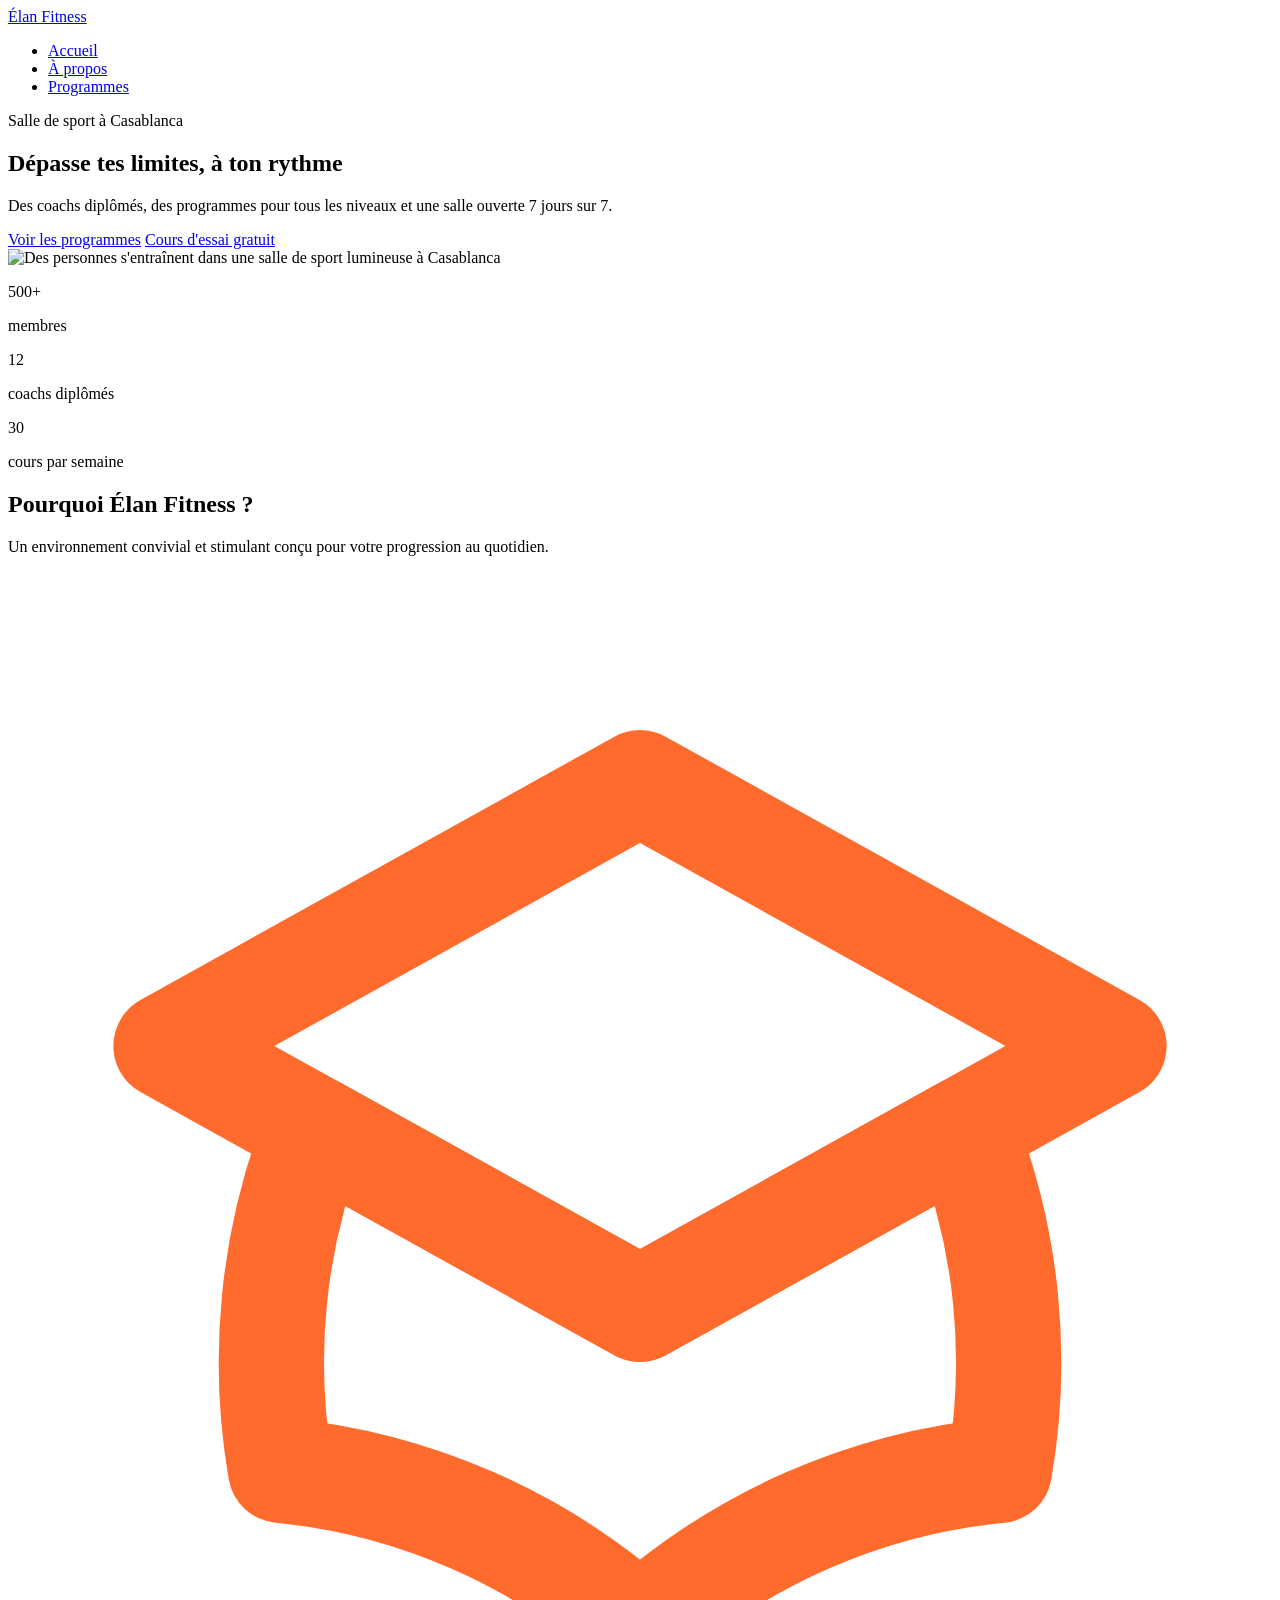
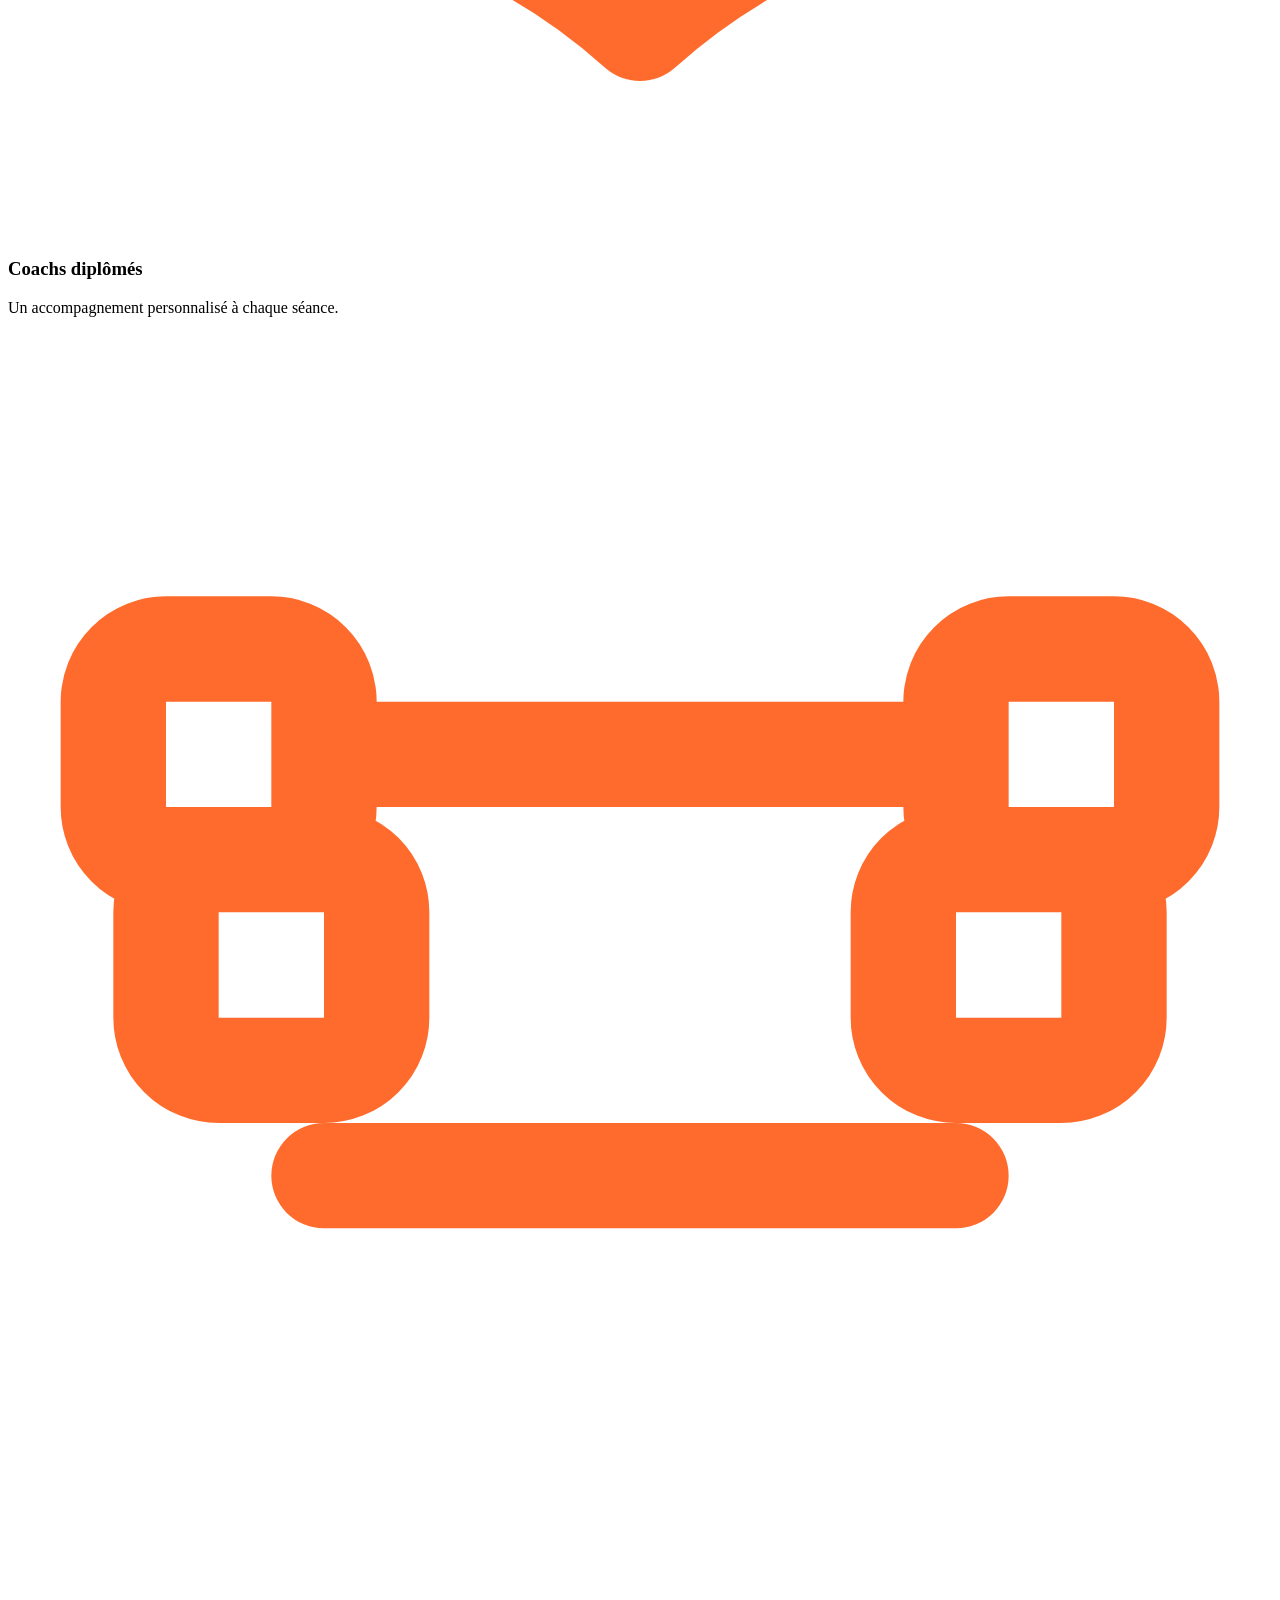
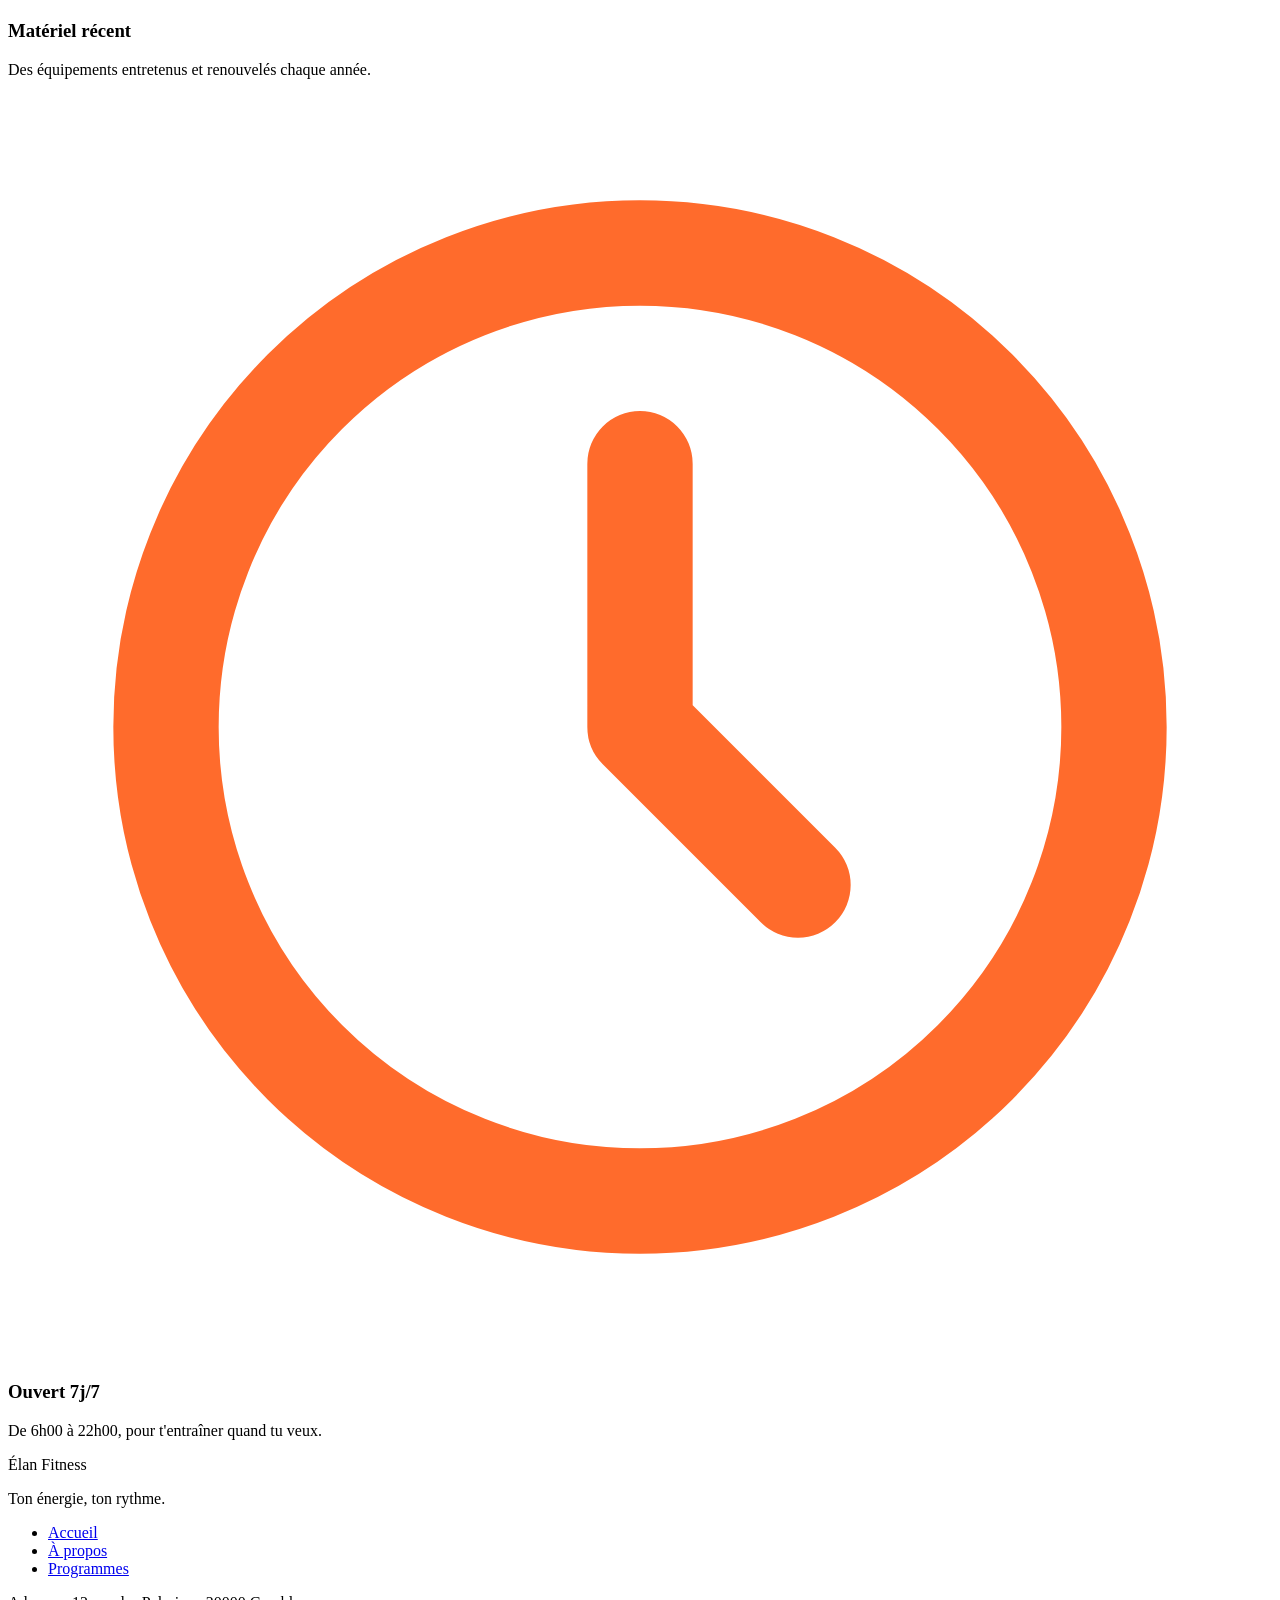
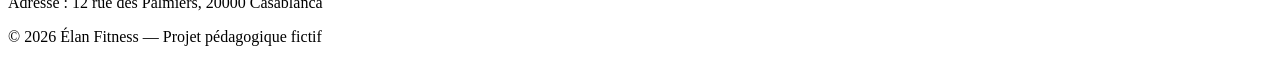
==== index.html @ d0d8bd2d "ajouter la page d'accueil qui a le nom de index.html" ====
<!DOCTYPE html>
<html lang="fr">
<head>
  <meta charset="UTF-8">
  <meta name="viewport" content="width=device-width, initial-scale=1">
  <meta name="description" content="Élan Fitness, salle de sport à Casablanca : musculation, yoga, cardio et boxe fitness avec des coachs diplômés. Réservez votre cours d'essai gratuit.">
  <title>Élan Fitness | Salle de sport à Casablanca</title>

  <link rel="preconnect" href="https://fonts.googleapis.com">
  <link rel="preconnect" href="https://fonts.gstatic.com" crossorigin>
  <link href="https://fonts.googleapis.com/css2?family=Inter:wght@400;500;600&family=Poppins:wght@600;700;800&display=swap" rel="stylesheet">

  <link rel="stylesheet" href="style.css">
</head>


<body>
    
    <header class="en-tete">
        <div class="conteneur en-tete-contenu">
        <a href="./index.html" class="logo">Élan Fitness</a>

        <nav aria-label="Navigation principale">
            <ul class="menu">
            <li><a href="./index.html" class="lien-actif" >Accueil</a></li>
            <li><a href="./apropos.html" >À propos</a></li>
            <li><a href="./programmes.html">Programmes</a></li>
            </ul>
        </nav>
        </div>
    </header>

    <main>
        <section id="accueil" class="hero">
        <div class="conteneur">

            <div class="hero-contenu">
                <div class="hero-texte">
                    <p class="sur-titre">Salle de sport à Casablanca</p>
                    <h1>Dépasse tes limites, à ton rythme</h1>
                    <p class="hero-description">
                    Des coachs diplômés, des programmes pour tous les niveaux et une salle ouverte 7 jours sur 7.
                    </p>
                    <div class="boutons">
                    <a href="./programmes.html" class="bouton bouton-principal">Voir les programmes</a>
                    <a href="#contact" class="bouton bouton-secondaire">Cours d'essai gratuit</a>
                    </div>
                </div>

                <img class="hero-image" src="img/hero.jpg" alt="Des personnes s'entraînent dans une salle de sport lumineuse à Casablanca">
            </div>

            <div class="chiffres">
            <div class="chiffre">
                <p class="chiffre-nombre">500+</p>
                <p>membres</p>
            </div>
            <div class="chiffre">
                <p class="chiffre-nombre">12</p>
                <p>coachs diplômés</p>
            </div>
            <div class="chiffre">
                <p class="chiffre-nombre">30</p>
                <p>cours par semaine</p>
            </div>
            </div>

        </div>
        </section>

        <section class="section section-blanche">
            <div class="conteneur">

            <div class="section-titre">
            <h2>Pourquoi Élan Fitness ?</h2>
            <p>Un environnement convivial et stimulant conçu pour votre progression au quotidien.</p>
            </div>

            <div class="cartes">
            <article class="carte carte-avantage">
                <div class="icone"><img src="img/icone-coach.svg" alt=""></div>
                <h3>Coachs diplômés</h3>
                <p>Un accompagnement personnalisé à chaque séance.</p>
            </article>

            <article class="carte carte-avantage">
                <div class="icone"><img src="img/icone-materiel.svg" alt=""></div>
                <h3>Matériel récent</h3>
                <p>Des équipements entretenus et renouvelés chaque année.</p>
            </article>

            <article class="carte carte-avantage">
                <div class="icone"><img src="img/icone-horloge.svg" alt=""></div>
                <h3>Ouvert 7j/7</h3>
                <p>De 6h00 à 22h00, pour t'entraîner quand tu veux.</p>
            </article>
            </div>

            </div>
        </section>
    </main>

    <footer class="pied-de-page">
        <div class="conteneur">

        <div class="pied-haut">
            <div>
            <p class="logo logo-clair">Élan Fitness</p>
            <p class="slogan">Ton énergie, ton rythme.</p>
            </div>

            <nav aria-label="Navigation du pied de page">
            <ul class="menu menu-pied">
                <li><a href="./index.html">Accueil</a></li>
                <li><a href="./apropos.html">À propos</a></li>
                <li><a href="./programmes.html">Programmes</a></li>
            </ul>
            </nav>
        </div>

        <div class="pied-bas">
            <p>Adresse : 12 rue des Palmiers, 20000 Casablanca</p>
            <p>&copy; 2026 Élan Fitness — Projet pédagogique fictif</p>
        </div>

        </div>
    </footer>

</body>
</html>
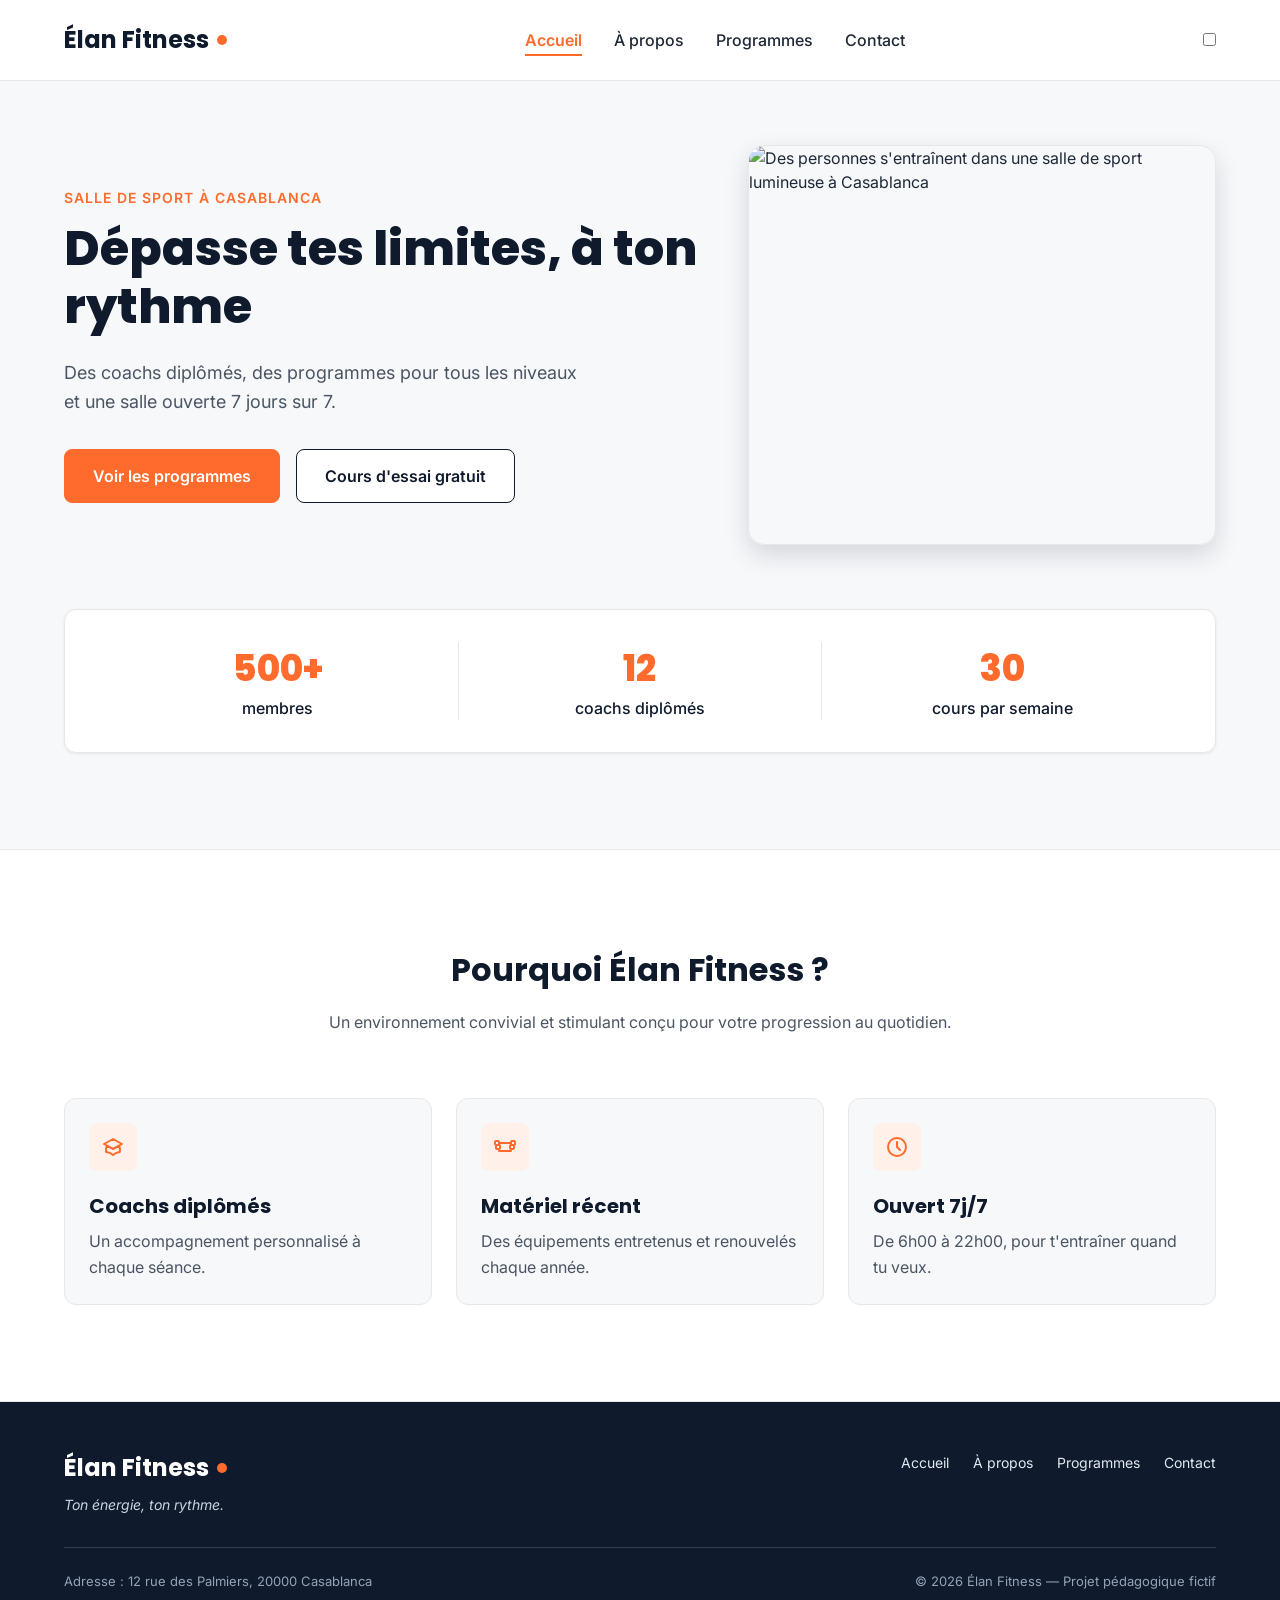
==== commit eb8dfc97: "ajouter les derniere modification" ====
--- a/index.html
+++ b/index.html
@@ -1,100 +1,118 @@
 <!DOCTYPE html>
 <html lang="fr">
+
 <head>
-  <meta charset="UTF-8">
-  <meta name="viewport" content="width=device-width, initial-scale=1">
-  <meta name="description" content="Élan Fitness, salle de sport à Casablanca : musculation, yoga, cardio et boxe fitness avec des coachs diplômés. Réservez votre cours d'essai gratuit.">
-  <title>Élan Fitness | Salle de sport à Casablanca</title>
+    <meta charset="UTF-8">
+    <meta name="viewport" content="width=device-width, initial-scale=1">
+    <meta name="description"
+        content="Élan Fitness, salle de sport à Casablanca : musculation, yoga, cardio et boxe fitness avec des coachs diplômés. Réservez votre cours d'essai gratuit.">
+    <title>Élan Fitness | Salle de sport à Casablanca</title>
 
-  <link rel="preconnect" href="https://fonts.googleapis.com">
-  <link rel="preconnect" href="https://fonts.gstatic.com" crossorigin>
-  <link href="https://fonts.googleapis.com/css2?family=Inter:wght@400;500;600&family=Poppins:wght@600;700;800&display=swap" rel="stylesheet">
+    <link rel="preconnect" href="https://fonts.googleapis.com">
+    <link rel="preconnect" href="https://fonts.gstatic.com" crossorigin>
+    <link
+        href="https://fonts.googleapis.com/css2?family=Inter:wght@400;500;600&family=Poppins:wght@600;700;800&display=swap"
+        rel="stylesheet">
+    <link rel="stylesheet" href="https://cdnjs.cloudflare.com/ajax/libs/font-awesome/6.7.2/css/all.min.css" />
 
-  <link rel="stylesheet" href="style.css">
+    <link rel="stylesheet" href="style.css">
 </head>
 
 
 <body>
-    
+
     <header class="en-tete">
         <div class="conteneur en-tete-contenu">
-        <a href="./index.html" class="logo">Élan Fitness</a>
+            <a href="./index.html" class="logo">Élan Fitness</a>
 
-        <nav aria-label="Navigation principale">
-            <ul class="menu">
-            <li><a href="./index.html" class="lien-actif" >Accueil</a></li>
-            <li><a href="./apropos.html" >À propos</a></li>
-            <li><a href="./programmes.html">Programmes</a></li>
-            </ul>
-        </nav>
+            <nav aria-label="Navigation principale">
+                <ul class="menu">
+                    <li><a href="./index.html" class="lien-actif">Accueil</a></li>
+                    <li><a href="./apropos.html">À propos</a></li>
+                    <li><a href="./programmes.html">Programmes</a></li>
+                    <li><a href="./contact.html">Contact</a></li>
+                </ul>
+            </nav>
+            <nav class="header-nav">
+                <input type="checkbox" id="menu-toggle">
+                <label for="menu-toggle" class="btn-phone">☰</label>
+                <ul class="menu-phone">
+                    <li><a href="./index.html">Accueil</a></li>
+                    <li><a href="./apropos.html">À propos</a></li>
+                    <li><a href="./programmes.html">Programmes</a></li>
+                    <li><a href="./contact.html">Contact</a></li>
+                </ul>
+            </nav>
         </div>
     </header>
 
     <main>
         <section id="accueil" class="hero">
-        <div class="conteneur">
+            <div class="conteneur">
 
-            <div class="hero-contenu">
-                <div class="hero-texte">
-                    <p class="sur-titre">Salle de sport à Casablanca</p>
-                    <h1>Dépasse tes limites, à ton rythme</h1>
-                    <p class="hero-description">
-                    Des coachs diplômés, des programmes pour tous les niveaux et une salle ouverte 7 jours sur 7.
-                    </p>
-                    <div class="boutons">
-                    <a href="./programmes.html" class="bouton bouton-principal">Voir les programmes</a>
-                    <a href="#contact" class="bouton bouton-secondaire">Cours d'essai gratuit</a>
+                <div class="hero-contenu">
+                    <div class="hero-texte">
+                        <p class="sur-titre">Salle de sport à Casablanca</p>
+                        <h1>Dépasse tes limites, à ton rythme</h1>
+                        <p class="hero-description">
+                            Des coachs diplômés, des programmes pour tous les niveaux et une salle ouverte 7 jours sur
+                            7.
+                        </p>
+                        <div class="boutons">
+                            <a href="./programmes.html" class="bouton bouton-principal">Voir les programmes</a>
+                            <a href="./contact.html" class="bouton bouton-secondaire">Cours d'essai gratuit</a>
+                        </div>
+                    </div>
+
+                    <img class="hero-image" src="img/hero.jpg"
+                        alt="Des personnes s'entraînent dans une salle de sport lumineuse à Casablanca">
+                </div>
+
+                <div class="chiffres">
+                    <div class="chiffre">
+                        <p class="chiffre-nombre">500+</p>
+                        <p>membres</p>
+                    </div>
+                    <div class="chiffre">
+                        <p class="chiffre-nombre">12</p>
+                        <p>coachs diplômés</p>
+                    </div>
+                    <div class="chiffre">
+                        <p class="chiffre-nombre">30</p>
+                        <p>cours par semaine</p>
                     </div>
                 </div>
 
-                <img class="hero-image" src="img/hero.jpg" alt="Des personnes s'entraînent dans une salle de sport lumineuse à Casablanca">
             </div>
-
-            <div class="chiffres">
-            <div class="chiffre">
-                <p class="chiffre-nombre">500+</p>
-                <p>membres</p>
-            </div>
-            <div class="chiffre">
-                <p class="chiffre-nombre">12</p>
-                <p>coachs diplômés</p>
-            </div>
-            <div class="chiffre">
-                <p class="chiffre-nombre">30</p>
-                <p>cours par semaine</p>
-            </div>
-            </div>
-
-        </div>
         </section>
 
         <section class="section section-blanche">
             <div class="conteneur">
 
-            <div class="section-titre">
-            <h2>Pourquoi Élan Fitness ?</h2>
-            <p>Un environnement convivial et stimulant conçu pour votre progression au quotidien.</p>
-            </div>
+                <div class="section-titre">
+                    <h2>Pourquoi Élan Fitness ?</h2>
+                    <p>Un environnement convivial et stimulant conçu pour votre progression au quotidien.</p>
+                </div>
 
-            <div class="cartes">
-            <article class="carte carte-avantage">
-                <div class="icone"><img src="img/icone-coach.svg" alt=""></div>
-                <h3>Coachs diplômés</h3>
-                <p>Un accompagnement personnalisé à chaque séance.</p>
-            </article>
+                <div class="cartes">
+                    <article class="carte carte-avantage">
+                        <div class="icone"><img src="img/icone-coach.svg" alt=""></div>
+                        <h3>Coachs diplômés</h3>
+                        <p>Un accompagnement personnalisé à chaque séance.</p>
+                    </article>
 
-            <article class="carte carte-avantage">
-                <div class="icone"><img src="img/icone-materiel.svg" alt=""></div>
-                <h3>Matériel récent</h3>
-                <p>Des équipements entretenus et renouvelés chaque année.</p>
-            </article>
+                    <article class="carte carte-avantage">
+                        <div class="icone"><img src="img/icone-materiel.svg" alt=""></div>
+                        <h3>Matériel récent</h3>
+                        <p>Des équipements entretenus et renouvelés chaque année.</p>
+                    </article>
 
-            <article class="carte carte-avantage">
-                <div class="icone"><img src="img/icone-horloge.svg" alt=""></div>
-                <h3>Ouvert 7j/7</h3>
-                <p>De 6h00 à 22h00, pour t'entraîner quand tu veux.</p>
-            </article>
-            </div>
+                    <article class="carte carte-avantage">
+                        <div class="icone"><img src="img/icone-horloge.svg" alt=""></div>
+                        <h3>Ouvert 7j/7</h3>
+                        <p>De 6h00 à 22h00, pour t'entraîner quand tu veux.</p>
+                    </article>
+                </div>
 
             </div>
         </section>
@@ -103,28 +121,30 @@
     <footer class="pied-de-page">
         <div class="conteneur">
 
-        <div class="pied-haut">
-            <div>
-            <p class="logo logo-clair">Élan Fitness</p>
-            <p class="slogan">Ton énergie, ton rythme.</p>
+            <div class="pied-haut">
+                <div>
+                    <p class="logo logo-clair">Élan Fitness</p>
+                    <p class="slogan">Ton énergie, ton rythme.</p>
+                </div>
+
+                <nav aria-label="Navigation du pied de page">
+                    <ul class="menu menu-pied">
+                        <li><a href="./index.html">Accueil</a></li>
+                        <li><a href="./apropos.html">À propos</a></li>
+                        <li><a href="./programmes.html">Programmes</a></li>
+                        <li><a href="./contact.html">Contact</a></li>
+                    </ul>
+                </nav>
             </div>
 
-            <nav aria-label="Navigation du pied de page">
-            <ul class="menu menu-pied">
-                <li><a href="./index.html">Accueil</a></li>
-                <li><a href="./apropos.html">À propos</a></li>
-                <li><a href="./programmes.html">Programmes</a></li>
-            </ul>
-            </nav>
-        </div>
-
-        <div class="pied-bas">
-            <p>Adresse : 12 rue des Palmiers, 20000 Casablanca</p>
-            <p>&copy; 2026 Élan Fitness — Projet pédagogique fictif</p>
-        </div>
+            <div class="pied-bas">
+                <p>Adresse : 12 rue des Palmiers, 20000 Casablanca</p>
+                <p>&copy; 2026 Élan Fitness — Projet pédagogique fictif</p>
+            </div>
 
         </div>
     </footer>
 
 </body>
+
 </html>
--- a/style.css
+++ b/style.css
@@ -0,0 +1,933 @@
+* {
+  box-sizing: border-box;
+  margin: 0;
+  padding: 0;
+}
+
+html {
+  scroll-behavior: smooth;
+}
+
+body {
+  font-family: 'Inter', Arial, sans-serif;
+  font-size: 16px;
+  line-height: 1.5;
+  color: #1F2937;
+  background-color: #F7F8FA;
+}
+
+h1,
+h2,
+h3,
+h4 {
+  font-family: 'Poppins', Arial, sans-serif;
+  color: #0F1B2D;
+}
+
+a {
+  color: inherit;
+  text-decoration: none;
+}
+
+ul {
+  list-style: none;
+}
+
+img {
+  display: block;
+  max-width: 100%;
+}
+
+a:focus-visible,
+button:focus-visible {
+  outline: 3px solid #FF6B2C;
+  outline-offset: 2px;
+}
+
+.conteneur {
+  width: 100%;
+  max-width: 1200px;
+  margin: 0 auto;
+  padding: 0 24px;
+}
+
+.section {
+  padding: 96px 0;
+}
+
+.section-blanche {
+  background-color: #FFFFFF;
+  border-top: 1px solid #E5E7EB;
+  border-bottom: 1px solid #E5E7EB;
+}
+
+.section-titre {
+  max-width: 640px;
+  margin: 0 auto 64px;
+  text-align: center;
+}
+
+.section-titre h2 {
+  font-size: 32px;
+  margin-bottom: 16px;
+}
+
+.section-titre h3 {
+  font-size: 26px;
+  margin-bottom: 12px;
+}
+
+.section-titre p {
+  color: #4B5563;
+}
+
+.sur-titre {
+  font-size: 14px;
+  font-weight: 600;
+  color: #FF6B2C;
+  text-transform: uppercase;
+  letter-spacing: 1px;
+  margin-bottom: 12px;
+}
+
+.bouton {
+  display: inline-block;
+  padding: 14px 28px;
+  border-radius: 8px;
+  font-size: 16px;
+  font-weight: 600;
+  text-align: center;
+  cursor: pointer;
+}
+
+.bouton-principal {
+  background-color: #FF6B2C;
+  border: 1px solid #FF6B2C;
+  color: #FFFFFF;
+}
+
+.bouton-principal:hover {
+  background-color: #F05817;
+}
+
+.bouton-secondaire {
+  background-color: #FFFFFF;
+  border: 1px solid #0F1B2D;
+  color: #0F1B2D;
+}
+
+.bouton-secondaire:hover {
+  background-color: #F3F4F6;
+}
+
+.cartes {
+  display: flex;
+  gap: 24px;
+}
+
+.carte {
+  flex: 1;
+  background-color: #FFFFFF;
+  border: 1px solid #E5E7EB;
+  border-radius: 12px;
+  box-shadow: 0 1px 3px rgba(15, 27, 45, 0.08);
+}
+
+.icone {
+  width: 48px;
+  height: 48px;
+  background-color: #FFF0EA;
+  border-radius: 8px;
+  display: flex;
+  align-items: center;
+  justify-content: center;
+}
+
+.icone img {
+  width: 24px;
+  height: 24px;
+}
+
+.icone-petite {
+  width: 32px;
+  height: 32px;
+  border-radius: 50%;
+}
+
+.icone-petite img {
+  width: 16px;
+  height: 16px;
+}
+
+.en-tete {
+  position: sticky;
+  top: 0;
+  z-index: 10;
+  background-color: #FFFFFF;
+  border-bottom: 1px solid #E5E7EB;
+}
+
+.en-tete-contenu {
+  height: 80px;
+  display: flex;
+  align-items: center;
+  justify-content: space-between;
+}
+
+.logo {
+  display: flex;
+  align-items: center;
+  font-family: 'Poppins', Arial, sans-serif;
+  font-size: 24px;
+  font-weight: 700;
+  color: #0F1B2D;
+}
+
+.logo::after {
+  content: "";
+  width: 10px;
+  height: 10px;
+  margin-left: 8px;
+  background-color: #FF6B2C;
+  border-radius: 50%;
+}
+
+.menu {
+  display: flex;
+  gap: 32px;
+}
+
+.menu a {
+  font-weight: 500;
+  padding-bottom: 4px;
+  border-bottom: 2px solid transparent;
+}
+
+.menu a:hover {
+  color: #FF6B2C;
+}
+
+.menu .lien-actif {
+  color: #FF6B2C;
+  font-weight: 600;
+  border-bottom-color: #FF6B2C;
+}
+
+.hero {
+  padding: 64px 0 96px;
+}
+
+.hero-contenu {
+  display: flex;
+  align-items: center;
+  gap: 32px;
+}
+
+.hero-texte {
+  flex: 7;
+}
+
+.hero-texte h1 {
+  font-size: 48px;
+  font-weight: 800;
+  line-height: 1.2;
+  margin-bottom: 24px;
+}
+
+.hero-description {
+  max-width: 520px;
+  font-size: 18px;
+  line-height: 1.6;
+  color: #4B5563;
+  margin-bottom: 32px;
+}
+
+.boutons {
+  display: flex;
+  flex-wrap: wrap;
+  gap: 16px;
+}
+
+.hero-image {
+  flex: 5;
+  min-width: 0;
+  height: 400px;
+  object-fit: cover;
+  border-radius: 16px;
+  border: 1px solid #E5E7EB;
+  box-shadow: 0 10px 25px rgba(15, 27, 45, 0.15);
+}
+
+.chiffres {
+  display: flex;
+  margin-top: 64px;
+  padding: 32px;
+  background-color: #FFFFFF;
+  border: 1px solid #E5E7EB;
+  border-radius: 12px;
+  box-shadow: 0 1px 3px rgba(15, 27, 45, 0.08);
+}
+
+.chiffre {
+  flex: 1;
+  text-align: center;
+  font-weight: 500;
+  color: #0F1B2D;
+}
+
+.chiffre+.chiffre {
+  border-left: 1px solid #E5E7EB;
+}
+
+.chiffre-nombre {
+  font-family: 'Poppins', Arial, sans-serif;
+  font-size: 36px;
+  font-weight: 800;
+  color: #FF6B2C;
+}
+
+.carte-avantage {
+  padding: 24px;
+  background-color: #F7F8FA;
+  box-shadow: none;
+}
+
+.carte-avantage .icone {
+  margin-bottom: 20px;
+}
+
+.carte-avantage h3 {
+  font-size: 20px;
+  margin-bottom: 8px;
+}
+
+.carte-avantage p {
+  color: #4B5563;
+  line-height: 1.6;
+}
+
+.apropos-contenu {
+  display: flex;
+  align-items: center;
+  gap: 64px;
+}
+
+.apropos-texte {
+  flex: 7;
+}
+
+.apropos-texte h2 {
+  font-size: 36px;
+  line-height: 1.2;
+  margin-bottom: 20px;
+}
+
+.apropos-texte p {
+  color: #4B5563;
+  line-height: 1.7;
+  margin-bottom: 16px;
+}
+
+.valeurs {
+  display: flex;
+  gap: 16px;
+  margin-top: 32px;
+}
+
+.valeur {
+  flex: 1;
+  display: flex;
+  align-items: center;
+  gap: 12px;
+  padding: 12px 16px;
+  background-color: #FFFFFF;
+  border: 1px solid #E5E7EB;
+  border-radius: 12px;
+  font-family: 'Poppins', Arial, sans-serif;
+  font-size: 14px;
+  font-weight: 600;
+  color: #0F1B2D;
+}
+
+.apropos-image {
+  flex: 5;
+  min-width: 0;
+  height: 360px;
+  object-fit: cover;
+  border-radius: 16px;
+  box-shadow: 0 10px 25px rgba(15, 27, 45, 0.15);
+}
+
+.carte-programme {
+  display: flex;
+  flex-direction: column;
+  overflow: hidden;
+}
+
+.carte-programme>img {
+  width: 100%;
+  height: 200px;
+  object-fit: cover;
+}
+
+.programme-corps {
+  flex: 1;
+  display: flex;
+  flex-direction: column;
+  padding: 20px;
+}
+
+.programme-corps h3 {
+  font-size: 20px;
+  margin-bottom: 8px;
+}
+
+.programme-corps p {
+  font-size: 15px;
+  color: #4B5563;
+}
+
+.etiquette {
+  align-self: flex-start;
+  padding: 4px 10px;
+  margin-bottom: 12px;
+  border-radius: 6px;
+  font-size: 12px;
+  font-weight: 600;
+}
+
+.etiquette-orange {
+  background-color: #FFEDE5;
+  color: #C2410C;
+}
+
+.etiquette-bleue {
+  background-color: #DBEAFE;
+  color: #1D4ED8;
+}
+
+.etiquette-verte {
+  background-color: #D1FAE5;
+  color: #047857;
+}
+
+.programme-corps .duree {
+  display: flex;
+  align-items: center;
+  gap: 8px;
+  margin-top: auto;
+  padding-top: 16px;
+  border-top: 1px solid #E5E7EB;
+  font-size: 13px;
+  font-weight: 600;
+  color: #0F1B2D;
+}
+
+.programme-corps h3+p {
+  margin-bottom: 16px;
+}
+
+.duree img {
+  width: 16px;
+  height: 16px;
+}
+
+.formules {
+  margin-top: 96px;
+}
+
+.formule {
+  position: relative;
+  display: flex;
+  flex-direction: column;
+  padding: 28px;
+}
+
+.formule h4 {
+  font-size: 20px;
+}
+
+.prix {
+  margin: 8px 0 16px;
+  font-family: 'Poppins', Arial, sans-serif;
+  font-size: 30px;
+  font-weight: 800;
+  color: #FF6B2C;
+}
+
+.prix span {
+  font-family: 'Inter', Arial, sans-serif;
+  font-size: 16px;
+  font-weight: 500;
+  color: #4B5563;
+}
+
+.prix-note {
+  margin: -8px 0 16px;
+  font-size: 13px;
+  color: #4B5563;
+}
+
+.formule-liste {
+  flex: 1;
+  margin-bottom: 24px;
+}
+
+.formule-liste li {
+  padding-left: 28px;
+  margin-bottom: 12px;
+  font-size: 15px;
+  background-image: url('img/icone-check.svg');
+  background-repeat: no-repeat;
+  background-position: left center;
+  background-size: 16px;
+}
+
+.formule .bouton {
+  display: block;
+}
+
+.formule-populaire {
+  border: 2px solid #FF6B2C;
+  box-shadow: 0 10px 25px rgba(255, 107, 44, 0.2);
+}
+
+.badge-populaire {
+  position: absolute;
+  top: -14px;
+  left: 50%;
+  transform: translateX(-50%);
+  padding: 4px 14px;
+  background-color: #FF6B2C;
+  border-radius: 999px;
+  font-size: 12px;
+  font-weight: 700;
+  text-transform: uppercase;
+  color: #FFFFFF;
+}
+
+.pied-de-page {
+  padding: 48px 0 32px;
+  background-color: #0F1B2D;
+  color: #FFFFFF;
+}
+
+.pied-haut {
+  display: flex;
+  justify-content: space-between;
+  align-items: flex-start;
+  padding-bottom: 32px;
+  border-bottom: 1px solid rgba(255, 255, 255, 0.15);
+}
+
+.logo-clair {
+  color: #FFFFFF;
+}
+
+.slogan {
+  margin-top: 8px;
+  font-size: 14px;
+  font-style: italic;
+  color: #CBD5E1;
+}
+
+.menu-pied {
+  gap: 24px;
+}
+
+.menu-pied a {
+  font-size: 14px;
+  font-weight: 400;
+  color: #E2E8F0;
+}
+
+.pied-bas {
+  display: flex;
+  justify-content: space-between;
+  margin-top: 24px;
+  font-size: 13px;
+  color: #94A3B8;
+}
+
+/* page contact */
+
+
+
+
+.contact-page {
+  background-color: #f8f9fb;
+  color: #102038;
+}
+
+
+
+
+.contact-hero {
+  max-width: 1200px;
+  margin: 0 auto;
+  padding: 70px 30px 60px;
+
+  display: grid;
+  grid-template-columns: 1fr 1fr;
+  align-items: center;
+  gap: 70px;
+}
+
+.contact-hero-content {
+  max-width: 600px;
+}
+
+.section-label {
+  display: block;
+  margin-bottom: 15px;
+
+  color: #ff6422;
+  font-size: 14px;
+  font-weight: 700;
+  letter-spacing: 1px;
+}
+
+.contact-hero h1 {
+  margin: 0 0 20px;
+
+  font-size: 54px;
+  line-height: 1.05;
+  font-weight: 800;
+}
+
+.contact-hero p {
+  margin: 0;
+
+  color: #52657d;
+  font-size: 18px;
+  line-height: 1.7;
+}
+
+.contact-hero-image {
+  width: 100%;
+  height: 250px;
+
+  object-fit: cover;
+  border-radius: 12px;
+  display: block;
+}
+
+
+
+
+.contact-content {
+  max-width: 1200px;
+  margin: 0 auto;
+  padding: 20px 30px 80px;
+
+  display: grid;
+  grid-template-columns: 0.7fr 1.3fr;
+  gap: 70px;
+}
+
+
+
+
+.contact-info h2,
+.contact-form-container h2 {
+  margin: 0;
+
+  font-size: 25px;
+  font-weight: 800;
+}
+
+.orange-line {
+  display: block;
+
+  width: 36px;
+  height: 3px;
+
+  margin: 10px 0 30px;
+
+  background-color: #ff6422;
+}
+
+.info-item {
+  display: flex;
+  align-items: flex-start;
+  gap: 16px;
+
+  margin-bottom: 28px;
+}
+
+.info-icon {
+  width: 42px;
+  height: 42px;
+
+  flex-shrink: 0;
+
+  display: flex;
+  align-items: center;
+  justify-content: center;
+
+  border-radius: 50%;
+
+  background-color: #ff6422;
+  color: white;
+
+  font-size: 18px;
+}
+
+.info-item h3 {
+  margin: 0 0 5px;
+
+  font-size: 16px;
+  font-weight: 700;
+}
+
+.info-item p {
+  margin: 0;
+
+  color: #607086;
+  font-size: 14px;
+  line-height: 1.6;
+}
+
+
+
+
+.contact-form-container {
+  padding: 30px;
+
+  background-color: white;
+
+  border: 1px solid #e5e9ee;
+  border-radius: 12px;
+
+  box-shadow: 0 5px 20px rgba(16, 32, 56, 0.04);
+}
+
+.contact-form {
+  display: flex;
+  flex-direction: column;
+  gap: 16px;
+}
+
+.form-row {
+  display: grid;
+  grid-template-columns: 1fr 1fr;
+  gap: 12px;
+}
+
+.form-group {
+  width: 100%;
+}
+
+.form-group input,
+.form-group select,
+.form-group textarea {
+  width: 100%;
+  box-sizing: border-box;
+
+  padding: 14px 15px;
+
+  border: 1px solid #dce3eb;
+  border-radius: 7px;
+
+  background-color: white;
+
+  color: #102038;
+  font-family: inherit;
+  font-size: 14px;
+
+  outline: none;
+}
+
+.form-group input:focus,
+.form-group select:focus,
+.form-group textarea:focus {
+  border-color: #ff6422;
+}
+
+.form-group textarea {
+  min-height: 120px;
+  resize: vertical;
+}
+
+.form-group input::placeholder,
+.form-group textarea::placeholder {
+  color: #8a98a9;
+}
+
+
+
+
+.contact-btn {
+  width: 100%;
+
+  padding: 15px;
+
+  border: none;
+  border-radius: 7px;
+
+  background-color: #ff6422;
+  color: white;
+
+  font-family: inherit;
+  font-size: 14px;
+  font-weight: 700;
+
+  cursor: pointer;
+
+  transition: 0.3s;
+}
+
+.contact-btn:hover {
+  background-color: #e95718;
+}
+
+.contact-btn span {
+  margin-right: 8px;
+}
+
+
+/* media quiry contact : */
+@media (max-width: 900px) {
+
+  .contact-hero {
+    grid-template-columns: 1fr;
+    gap: 35px;
+  }
+
+  .contact-hero h1 {
+    font-size: 44px;
+  }
+
+  .contact-content {
+    grid-template-columns: 1fr;
+    gap: 40px;
+  }
+}
+
+
+@media (max-width: 600px) {
+
+  .contact-hero {
+    padding: 45px 20px;
+  }
+
+  .contact-content {
+    padding: 20px 20px 50px;
+  }
+
+  .contact-hero h1 {
+    font-size: 36px;
+  }
+
+  .contact-hero p {
+    font-size: 16px;
+  }
+
+  .contact-hero-image {
+    height: 200px;
+  }
+
+  .form-row {
+    grid-template-columns: 1fr;
+  }
+
+  .contact-form-container {
+    padding: 20px;
+  }
+}
+
+
+
+@media (max-width : 600px) {
+  #menu-toggle {
+    display: none;
+  }
+
+  #menu-toggle:checked~ .menu-phone {
+    display: block;
+  }
+
+  .menu {
+    display: none;
+  }
+
+  .header-nav {
+    position: relative;
+  }
+
+  .menu-phone {
+    display: none;
+    position: absolute;
+    right: -22px;
+    top: 40px;
+    background-color: white;
+  }
+
+  .btn-phone {
+    font-size: 30px;
+    position: absolute;
+    top: -9px;
+    right: -14px;
+  }
+
+  .hero-contenu {
+    display: block;
+  }
+
+  .boutons {
+    display: flex;
+    margin: 10px;
+    padding: 10px;
+    justify-content: center;
+  }
+
+  .hero-texte {
+    text-align: center;
+  }
+
+  .section-blanche .cartes {
+    display: block;
+    margin: 20px;
+  }
+
+  .section-blanche .cartes article {
+    margin: 20px;
+  }
+
+  .apropos-contenu {
+    display: block;
+  }
+
+  .apropos-texte {
+    text-align: center;
+  }
+
+  .apropos-texte .valeurs {
+    display: block;
+  }
+
+  .apropos-texte .valeurs .valeur {
+    margin: 15px;
+  }
+
+  #programmes .cartes {
+    display: block;
+  }
+
+  #programmes .cartes article {
+    margin: 20px;
+  }
+
+
+
+}
+
+@media (min-width: 600px) {
+  .menu-phone {
+    display: none;
+  }
+
+  .btn-phone {
+    display: none;
+  }
+}
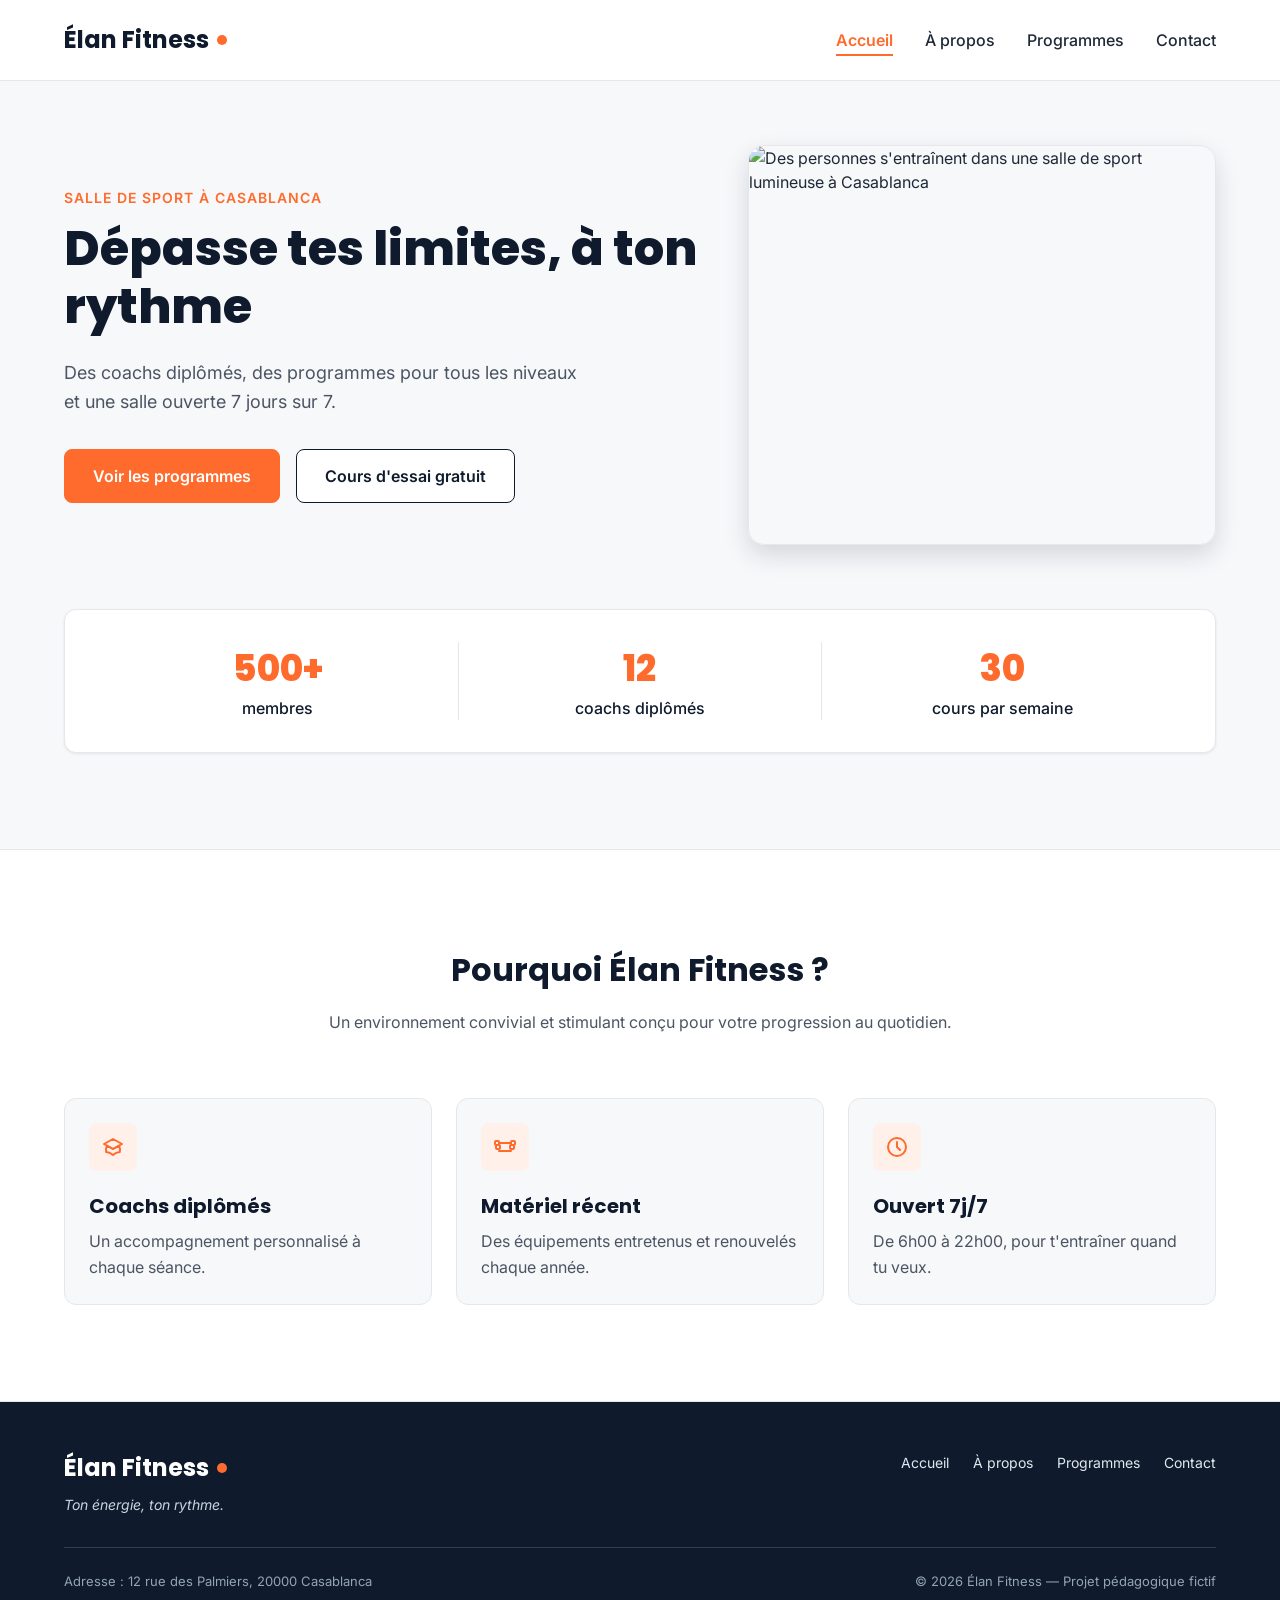
==== commit f8e01c5d: "ajouter les derniere modification version 2" ====
--- a/index.html
+++ b/index.html
@@ -34,7 +34,7 @@
                 </ul>
             </nav>
             <nav class="header-nav">
-                <input type="checkbox" id="menu-toggle">
+                <input type="checkbox" id="menu-toggle" class="menu-toggle">
                 <label for="menu-toggle" class="btn-phone">☰</label>
                 <ul class="menu-phone">
                     <li><a href="./index.html">Accueil</a></li>
--- a/style.css
+++ b/style.css
@@ -930,4 +930,10 @@
   .btn-phone {
     display: none;
   }
+  .menu-toggle {
+    display: none;
+  }
+  .header-nav {
+    display: none;
+  }
 }
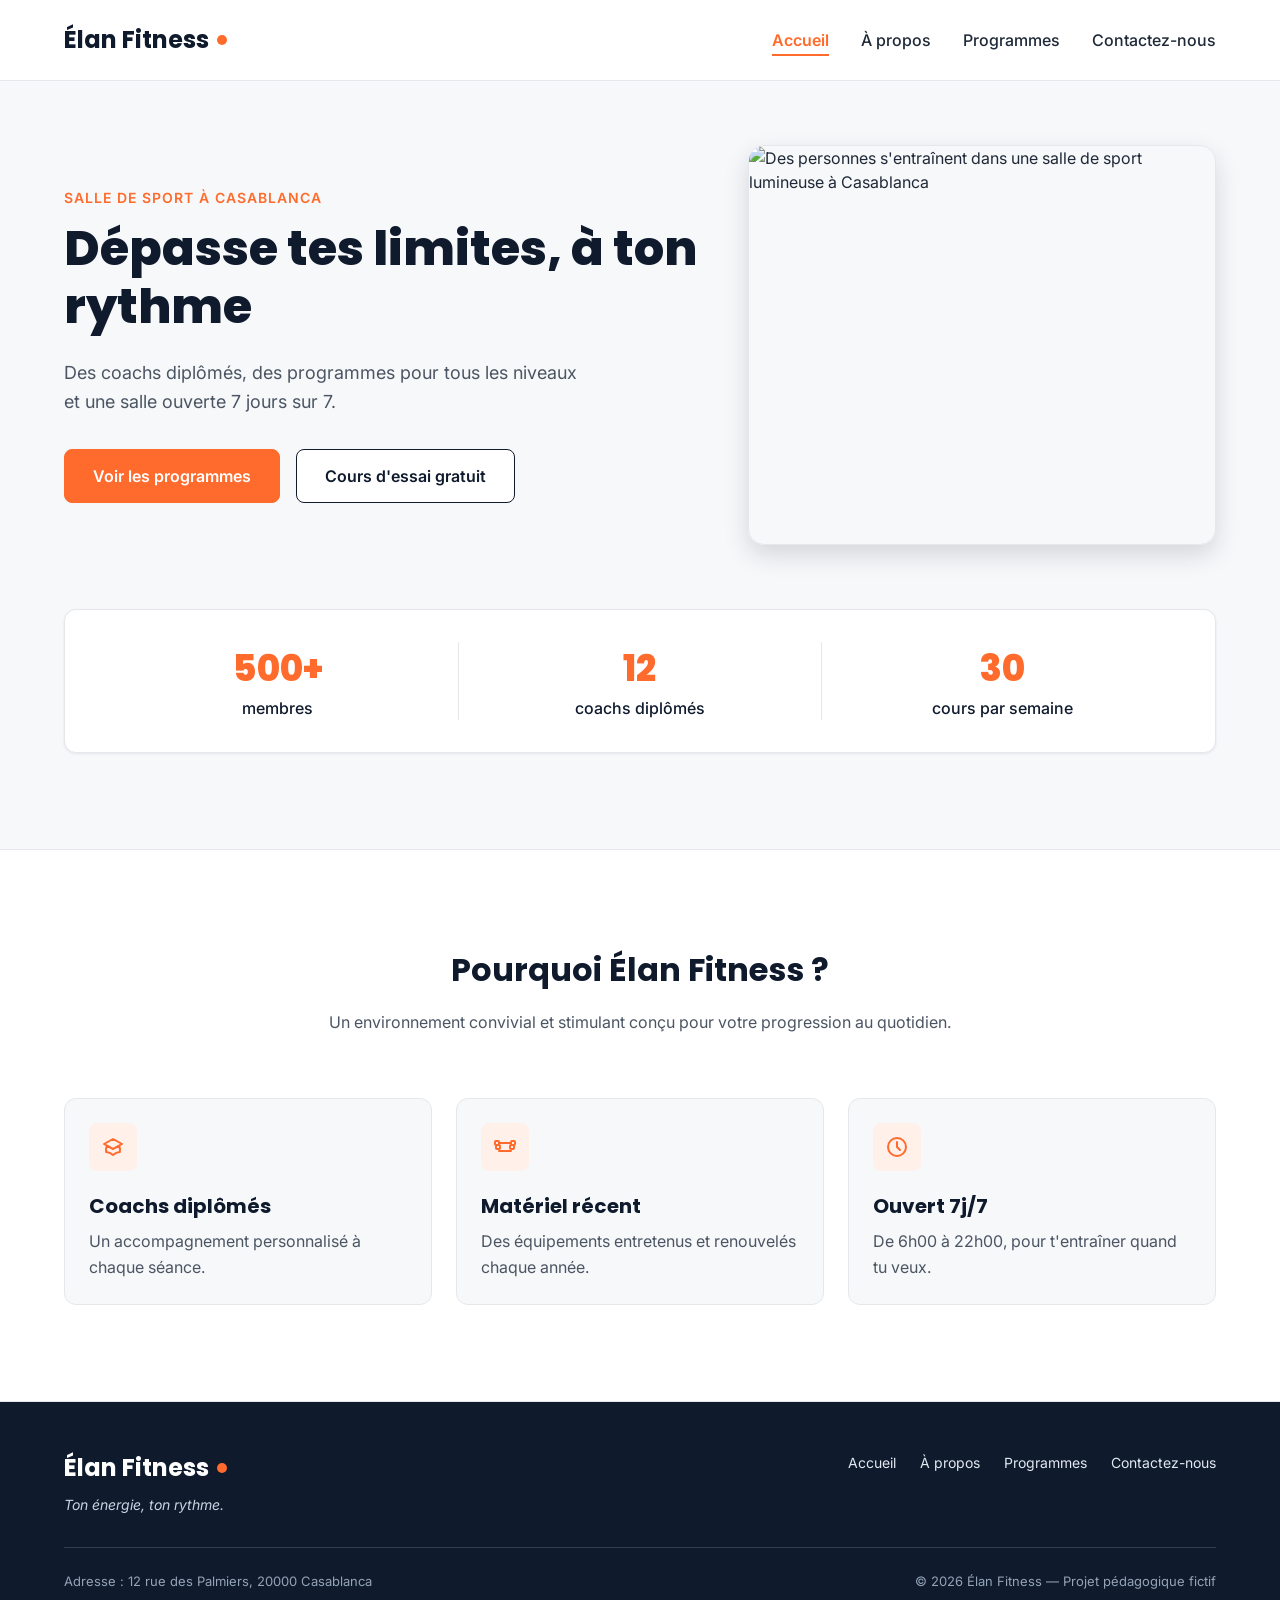
==== commit da2b6ea8: "ajouter les derniere modification version 5" ====
--- a/index.html
+++ b/index.html
@@ -30,7 +30,7 @@
                     <li><a href="./index.html" class="lien-actif">Accueil</a></li>
                     <li><a href="./apropos.html">À propos</a></li>
                     <li><a href="./programmes.html">Programmes</a></li>
-                    <li><a href="./contact.html">Contact</a></li>
+                    <li><a href="./contact.html">Contactez-nous</a></li>
                 </ul>
             </nav>
             <nav class="header-nav">
@@ -40,7 +40,7 @@
                     <li><a href="./index.html">Accueil</a></li>
                     <li><a href="./apropos.html">À propos</a></li>
                     <li><a href="./programmes.html">Programmes</a></li>
-                    <li><a href="./contact.html">Contact</a></li>
+                    <li><a href="./contact.html">Contactez-nous</a></li>
                 </ul>
             </nav>
         </div>
@@ -132,7 +132,7 @@
                         <li><a href="./index.html">Accueil</a></li>
                         <li><a href="./apropos.html">À propos</a></li>
                         <li><a href="./programmes.html">Programmes</a></li>
-                        <li><a href="./contact.html">Contact</a></li>
+                        <li><a href="./contact.html">Contactez-nous</a></li>
                     </ul>
                 </nav>
             </div>
--- a/style.css
+++ b/style.css
@@ -605,7 +605,7 @@
 
 .contact-hero-image {
   width: 100%;
-  height: 250px;
+  height: 100%;
 
   object-fit: cover;
   border-radius: 12px;
@@ -936,4 +936,17 @@
   .header-nav {
     display: none;
   }
+}
+
+/* appliquer une animation ou une transition CSS */
+.bouton:hover {
+  box-shadow:0 8px 16px 0 rgba(0,0,0,0.6);
+  transition-duration: 1s;
+  transition-delay: 10ms;
+}
+
+.carte:hover {
+  transform: scale(1.05);
+  transition-duration: 1s;
+  transition-delay: 10ms;
 }
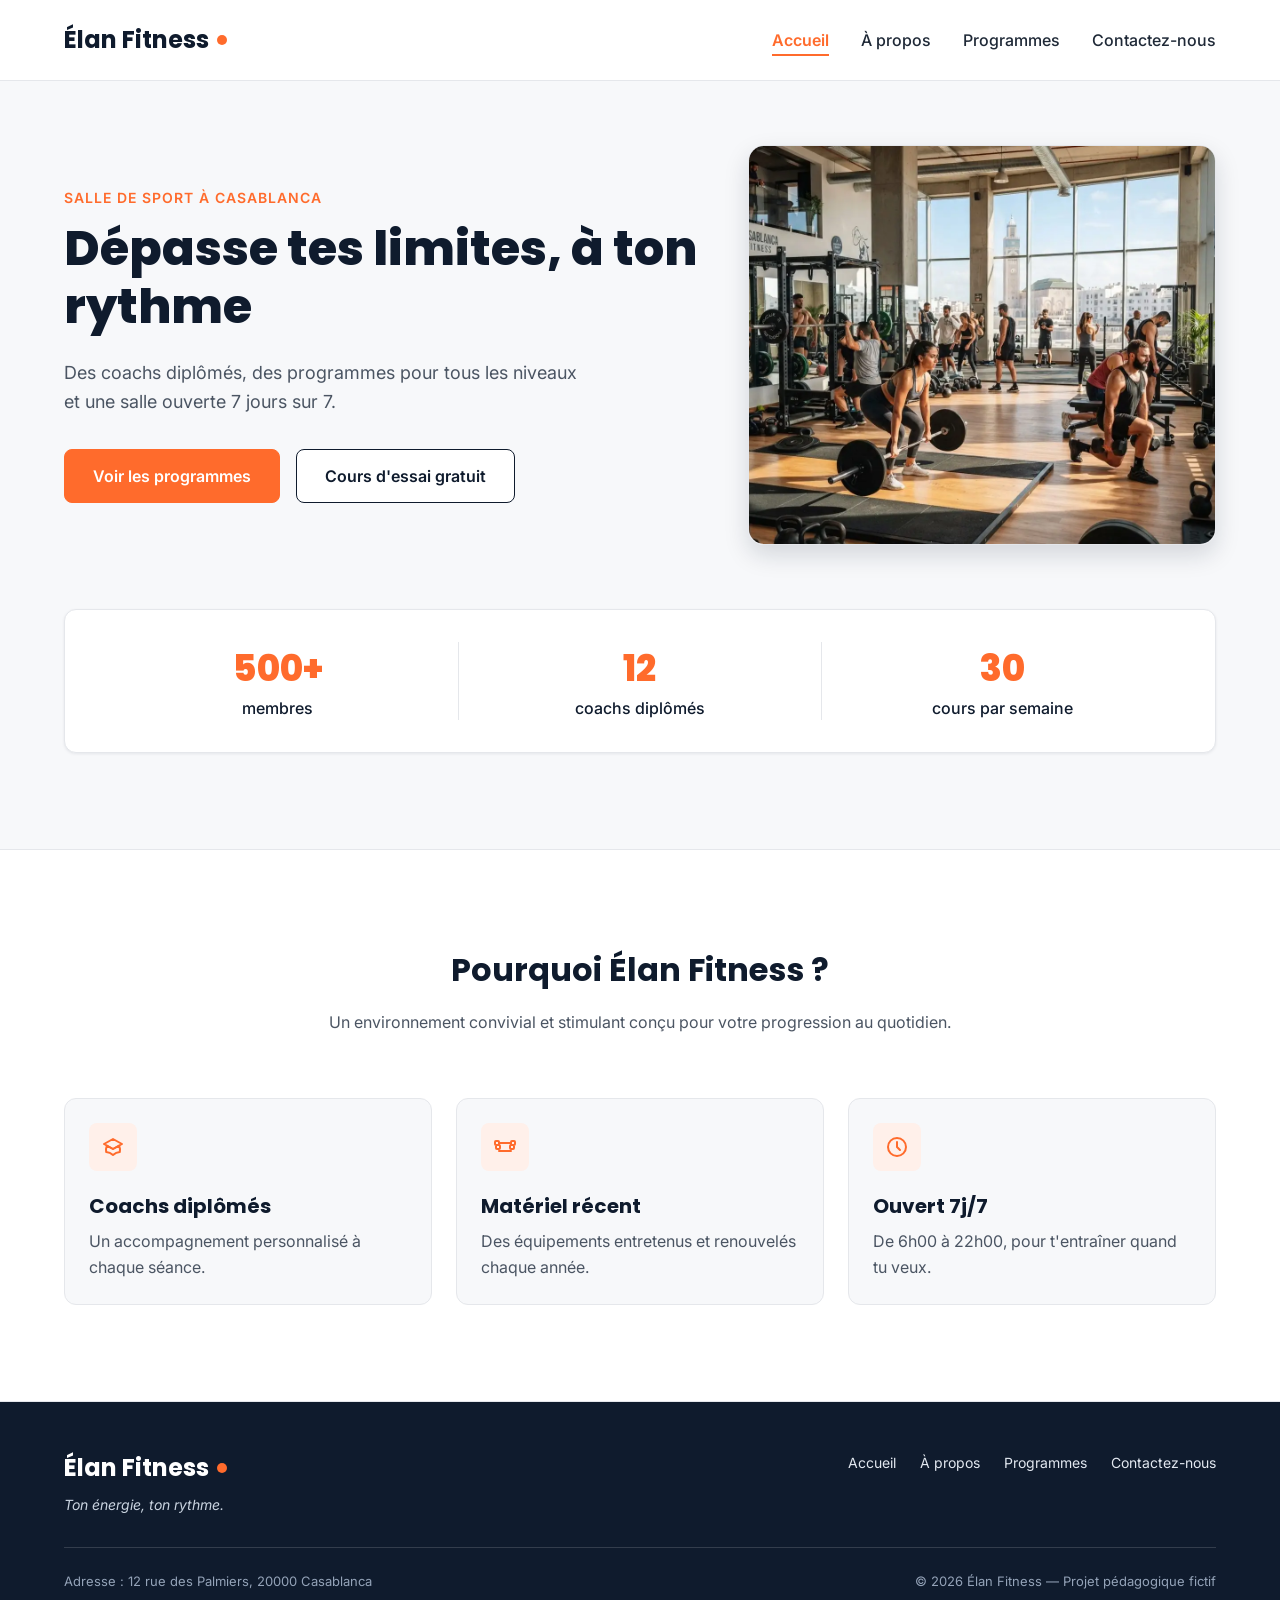
==== commit 2a9d4564: "dernier modification" ====
--- a/index.html
+++ b/index.html
@@ -64,7 +64,7 @@
                         </div>
                     </div>
 
-                    <img class="hero-image" src="img/hero.jpg"
+                    <img class="hero-image" src="img/hero.webp"
                         alt="Des personnes s'entraînent dans une salle de sport lumineuse à Casablanca">
                 </div>
 
